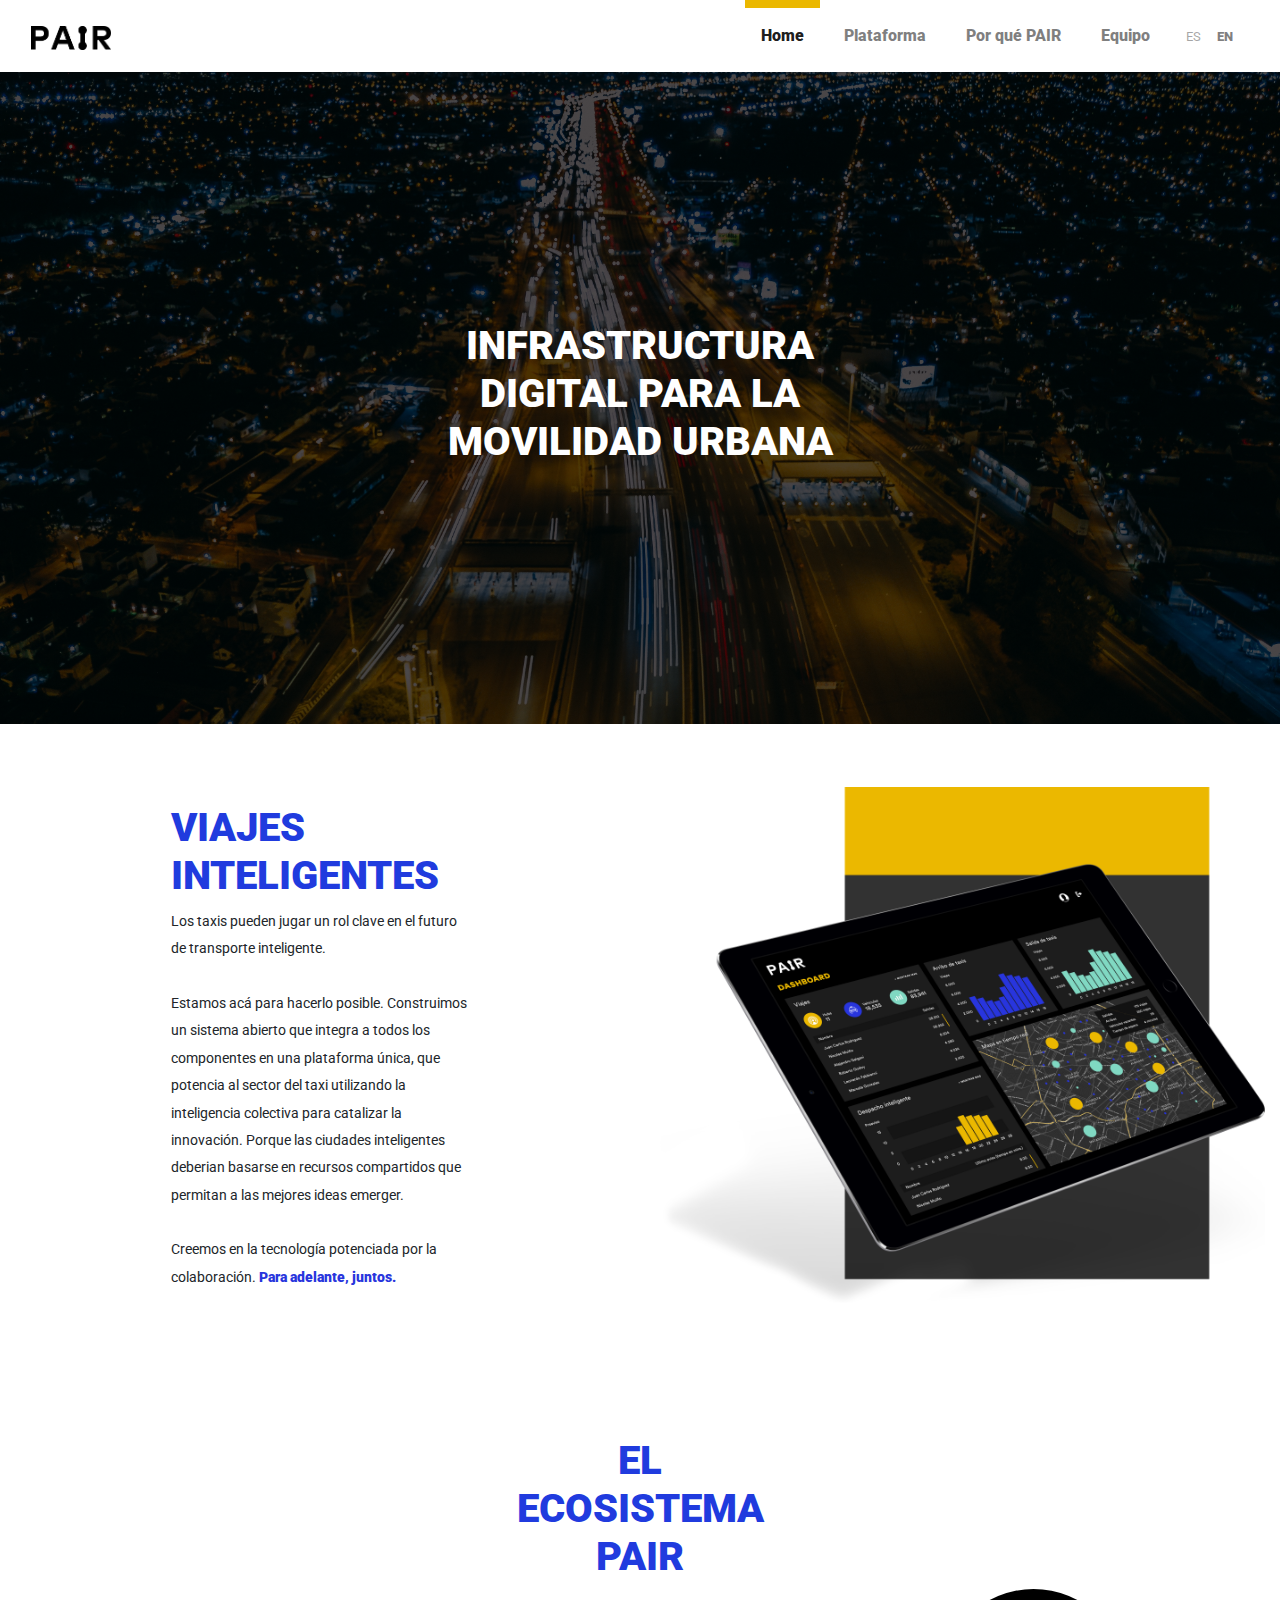
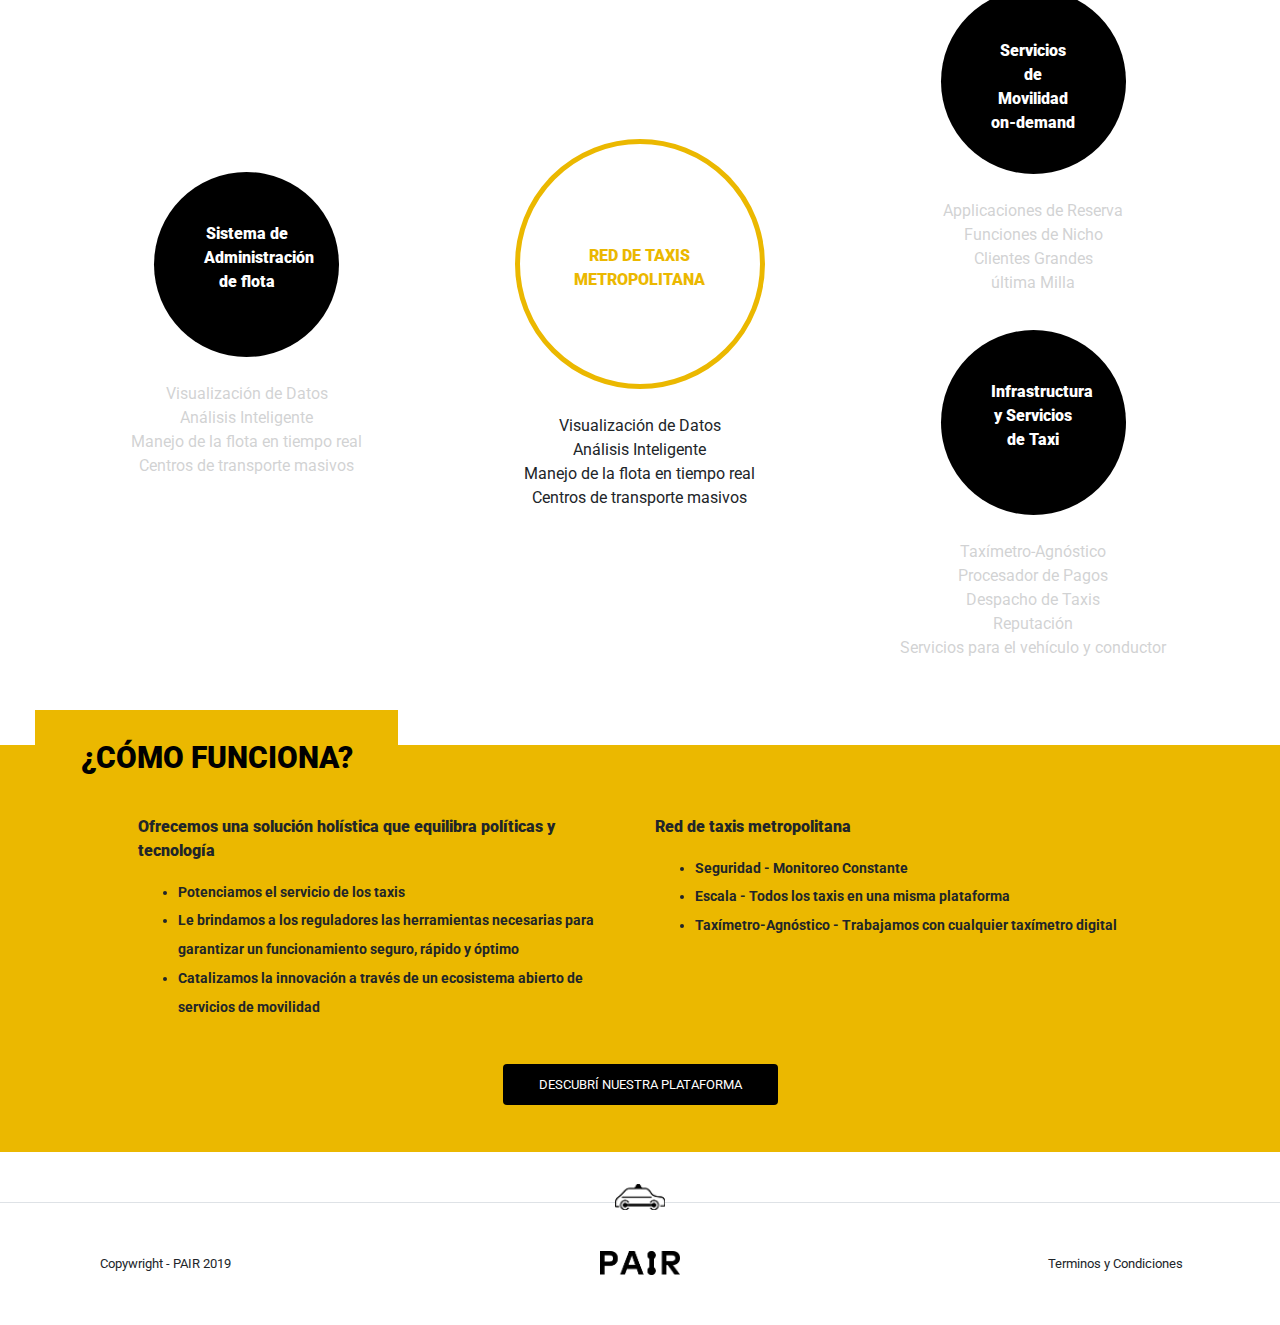
==== index.html @ f9799cff "pages" ====
<!doctype html>
<html lang="en">
  <head>
    <meta charset="utf-8">
    <meta name="viewport" content="width=device-width, initial-scale=1, shrink-to-fit=no">
    <meta name="description" content="PAIR - Forward, Together">
    <meta name="author" content="Pair">
    <meta name="generator" content="">
    <title>PAIR</title>

    <!-- CSS -->
    <link rel="stylesheet" href="css/bootstrap.css" type="text/css">
    <link rel="stylesheet" href="css/pair-style.css" type="text/css">
    <link rel="stylesheet" href="https://use.fontawesome.com/releases/v5.6.3/css/all.css" integrity="sha384-UHRtZLI+pbxtHCWp1t77Bi1L4ZtiqrqD80Kn4Z8NTSRyMA2Fd33n5dQ8lWUE00s/" crossorigin="anonymous">
    <link href="https://fonts.googleapis.com/css?family=Montserrat:500,700,900|Roboto:500,700,900" rel="stylesheet">
    <!-- JS -->

    <!-- Style -->
    <style>

    </style>

  </head>
  
  <body>

    <!-- Navigation -->
    <nav class="navbar navbar-expand-lg navbar-light">
      <div class="container-fluid">
        <a class="navbar-brand js-scroll-trigger" href=""><img src="img/pair-logo.png" alt="PAIR" class="nav-img"></a>
        <button class="navbar-toggler navbar-toggler-right" type="button" data-toggle="collapse" data-target="#navbarResponsive" aria-controls="navbarResponsive" aria-expanded="false" aria-label="Toggle navigation"><i class="fas fa-bars"></i>
        </button>
        <div class="collapse navbar-collapse" id="navbarResponsive">
          <ul class="navbar-nav ml-auto">
            <li class="nav-item mx-0 mx-lg-1">
              <a class="nav-link py-3 px-0 px-lg-3 js-scroll-trigger active" href="#home">Home</a>
            </li>
            <li class="nav-item mx-0 mx-lg-1">
              <a class="nav-link py-3 px-0 px-lg-3 js-scroll-trigger" href="https://armandobraun.github.io/pair/plataforma.html">Plataforma</a>
            </li>
            <li class="nav-item mx-0 mx-lg-1">
              <a class="nav-link py-3 px-0 px-lg-3 js-scroll-trigger" href="https://armandobraun.github.io/pair/operaciones.html">Por qué PAIR</a>
            </li>
            <li class="nav-item mx-0 mx-lg-1">
              <a class="nav-link py-3 px-0 px-lg-3 js-scroll-trigger" href="https://armandobraun.github.io/pair/equipo.html">Equipo</a>
            </li>
          </ul>
          <ul class="navbar-nav">
            <li class="nav-item mx-6 mx-lg-6">
              <a class="nav-link py-3 px-0 px-lg-3" href="https://armandobraun.github.io/pair/index.html" style="padding-right: : 0px!important"><small style="opacity: .7">ES</small></a>
            </li>
            <li class="nav-item mx-0 mx-lg-0">
              <a class="nav-link py-3 px-0 px-lg-3" href="https://armandobraun.github.io/pair/en.html" style="padding-left: 0px!important"><small style="font-weight: 900">EN</small></a>
            </li>
          </ul>
        </div>
      </div>
    </nav>

    <!-- Body -->

    <!-- Hero Section -->
    <div class="container-fluid hero-section" id="home">
      <div class="row">
        <div class="col my-auto">
          <div class="hero-content text-center">
            <h1><b>Infrastructura<br>digital para la<br>movilidad urbana</b></h1>
            <!-- <div class="text-center"><a href="#download" class="btn btn-outline btn-xl">Descubrí la Plataforma</a></div> -->            
          </div>
        </div>
      </div>      
    </div>

    <!-- Viajes Inteligentes -->
    <div class="container-fluid">
      <div class="row">
        <div class="col-lg-6 my-auto">
          <div class="section-content">
            <div class="trips-section">
              <h1>Viajes Inteligentes</h1>
              <p>Los taxis pueden jugar un rol clave en el futuro de transporte inteligente.<br><br> 
                Estamos acá para hacerlo posible. Construimos un sistema abierto que integra a todos los componentes en una plataforma única, que potencia al sector del taxi utilizando la inteligencia colectiva para catalizar la innovación. Porque las ciudades inteligentes deberian basarse en recursos compartidos que permitan a las mejores ideas emerger.<br><br>
                Creemos en la tecnología potenciada por la colaboración. <span>Para adelante, juntos.</span>
              </p>
            </div>       
          </div>
        </div>
        <div class="col-lg-6 my-auto"><img src="img/pair-ipad.png" class="two-sided-image"></div>
      </div>      
    </div>

    <!-- El Ecosistema Pair -->
    <div class="container-fluid">
      <div class="section-content">
        <div class="ecosystem-content text-center">
         <h1>El<br>Ecosistema<br>Pair</h1>
            <div class="row">
              <div class="col-md-4 my-auto text-center">
                <div class="ecosystem-node node-1">Sistema de Administración de flota</div>
                <div class="ecosystem-description description-1">Visualización de Datos<br>Análisis Inteligente<br>Manejo de la flota en tiempo real<br>Centros de transporte masivos</div>
              </div>
              <div class="col-md-4 my-auto text-center">
                <div class="ecosystem-main"><p>Red de taxis metropolitana</p></div>
                <div class="ecosystem-description-node">Visualización de Datos<br>Análisis Inteligente<br>Manejo de la flota en tiempo real<br>Centros de transporte masivos</div>
              </div>  
              <div class="col-md-4 my-auto text-center">
                <div class="ecosystem-node node-2">Servicios de Movilidad on-demand</div>
                <div class="ecosystem-description description-2">Applicaciones de Reserva<br>Funciones de Nicho<br>Clientes Grandes<br>última Milla<br></div>
                <div class="ecosystem-node node-3">Infrastructura y Servicios de Taxi</div>
                <div class="ecosystem-description description-3">Taxímetro-Agnóstico<br>Procesador de Pagos<br>Despacho de Taxis<br>Reputación<br>Servicios para el vehículo y conductor</div>
              </div>     
          </div>
        </div>
      </div>      
    </div>

    <!-- Como funciona -->

    <div class="container-fluid how-section">
      <div class="text-center">
         <h1>¿Cómo funciona?</h1>
       </div>
       <div class="row">
        <div class="col-md-1"></div>
        <div class="col-md-5">
          <p>Ofrecemos una solución holística que equilibra políticas y tecnología</p>
          <ul>
            <li>Potenciamos el servicio de los taxis</li>
            <li>Le brindamos a los reguladores las herramientas necesarias para garantizar un funcionamiento seguro, rápido y óptimo</li>
            <li>Catalizamos la innovación a través de un ecosistema abierto de servicios de movilidad</li>
          </ul>
        </div>

        <div class="col-md-5">
          <p>Red de taxis metropolitana</p>
          <ul>
            <li>Seguridad - Monitoreo Constante</li>
            <li>Escala - Todos los taxis en una misma plataforma</li>
            <li>Taxímetro-Agnóstico - Trabajamos con cualquier taxímetro digital</li>
          </ul>
        </div>
        <div class="col-md-1"></div>

       </div>
       <div class="text-center"><a href="https://armandobraun.github.io/pair/plataforma.html" class="btn btn-outline btn-xl">Descubrí Nuestra Plataforma</a></div>
    </div>

  <footer class="footer text-center border-top pt-4 my-md-12 pt-md-12">
    <img src="img/pair-taxi.png" alt="Taxi" width="50" style="background-color: white; margin-top: -85px">
    <div class="container">
      <div class="row text-center">
        <div class="col-md-2"><small>Copywright - PAIR 2019</small></div>
        <div class="col-md-8"><img src="img/pair-logo.png" alt="PAIR" width="80"></div>
        <div class="col-md-2"><small>Terminos y Condiciones</small></div>
      </div>
    </div>
  </footer>

  <script src="js/jquery-3.3.1.min.js"></script>
  <script src="js/bootstrap.bundle.js"></script>
  </body>
</html>
---- css/pair-style.css ----
body {
	font-family: 'Roboto', sans-serif;
}

footer {
	margin-top: 50px;
	margin-bottom: 50px;
}

.nav-img {
	width: 80px;
}

.nav-link {
	font-style: normal;
	font-weight: 900;
}

.active {
	border-top: 10px solid #ebb800;
    margin-top: -10px;
}

.hero-section {
	background: linear-gradient( rgba(0, 0, 0, 0.7), rgba(0, 0, 0, 0.7) ), url('../img/img-hero-section.jpg');
	color: white;
	background-size: cover;
	background-position: center;
}

.hero-section h1 {
	text-transform: uppercase;
	font-weight: 900;
	font-family: 'Roboto', sans-serif;

}

.hero-content {
	padding: 250px;
}

.hero-image {
	background-image: url('../img/img-hero-section.jpg');
	background-size: cover;
}

.btn {
	background-color: #2835dd;
	color: white;
	text-transform: uppercase;
	font-size: .8em;
    padding: 10px 35px 10px 35px;
    margin: 12px;
    margin-top: 25px;
}

.two-sided-image {
	width: 100%;
	margin:auto;
	display: block;
	vertical-align: middle;
}

.section-content h1 {
	color: #203bde;
	text-transform: uppercase;
	font-weight: 900;
}

.trips-section {
	padding: 80px;
    width: 75%;
    margin: auto;
    display: block;
    line-height: 1.9em;
    font-size: .9em;
}

.trips-section span {
	color: #2835dd;
	font-weight: 900;
}

.ecosystem-content {
	padding: 50px;
}

.ecosystem-node {
	background-color: black;
    color: white;
    padding: 50px;
    border-radius: 500px;
    width: 185px;
    height: 185px;
    font-weight: 900;
    margin: auto;
    display: block;
    font-style: .9em;
}

.ecosystem-description-node {
	margin: 25px;
	border-bottom: 10px solid white;
}

.node-1:hover + .description-1 {
	border-bottom: 10px solid #ebb800;
	opacity: 1;
}

.node-2:hover + .description-2 {
	border-bottom: 10px solid #ebb800;
	opacity: 1;
}

.node-3:hover + .description-3 {
	border-bottom: 10px solid #ebb800;
	opacity: 1;
}

.ecosystem-description {
	margin: 25px;
	border-bottom: 10px solid white;
	opacity: .2;
}

.ecosystem-main {
	border: 5px solid #ebb800;
	width: 250px;
	height: 250px;
	border-radius: 250px;
	padding: 20px;
	padding-top: 100px;
	font-weight: 900;
	color: #ebb800;
	text-transform: uppercase;
	display: block;
	margin: auto;
}

.ecosystem-main p {
	text-align: center;
}

.how-section {
	background-color: #ebb800;
	padding: 35px;
}

.how-section h1 {
	color: black;
	font-weight: 900;
	text-align: left;
	text-transform: uppercase;
    background-color: #ebb800;
    font-size: 1.9em;
    margin-top: -70px;
    width: 30%;
    padding: 30px;
    text-align: center;
}

.how-section p {
	font-weight: 900;
}

.how-section ul {
	line-height: 2em;
	font-weight: 700;
	font-size: .9em;
}

.how-section a {
	color: white;
	background-color: black;
	padding: padding: 15px 25px 15px 25px;
}

.how-section a:hover {
	color: grey;
}

.hero-content h1 {
	text-transform: uppercase;
	font-weight: 900;
	text-align: center;
}

.team-section {
	background: linear-gradient( rgba(0, 0, 0, 0.7), rgba(0, 0, 0, 0.7) ), url('../img/bg-team-section.jpg');
	color: white;
	background-size: cover
}


.why-section {
	background: linear-gradient( rgba(0, 0, 0, 0.7), rgba(0, 0, 0, 0.7) ), url('../img/bg-why-section.jpg');
	color: white;
	background-size: cover
}

.platform-hero {
	padding: 150px
}

.platform-hero h1 {
	color: white
	text-align: center;
	text-transform: uppercase;
}

.plataform-section {
	background: linear-gradient( rgba(0, 0, 0, 0.7), rgba(0, 0, 0, 0.7) ), url('../img/bg-plataform-section.jpg');
	color: white;
	background-size: cover
}

.platform-content {
	background-color: #f7f7f7;
	padding: 50px;
}

.platform-content h1 {
	font-size: 1.9em;
}

.platform-characteristics {
	background-color: black;
    padding: 15px 25px 15px 25px;
    border-top: solid 10px #ebb800;
    width: 120px;
    margin-bottom: 25px;
    margin-top: 55px;
}

.platform-content h3 {
	font-size: 1.1em;
    text-transform: uppercase;
    font-weight: 900;
    line-height: 3em;
}

.platform-content ul {
	text-align: left;
    line-height: 2em;
    width: 75%;
    margin: auto;
    display: block;
}

.esquema-content {
	padding: 50px;
}


.esquema-content h1 {
	font-size: 1.9em;
	
}

.esquema-diagrama {
	margin-top: 42px;
	margin-bottom: 42px;
}

.esquema-rutax {
	background-color: #ebb800;
	padding: 12px;
	width: 300px;
	margin: auto;
	display: block;
	min-height: 140px;
}

.esquema-rutax h4 {
	font-size: 1em;
    text-transform: uppercase;
    font-weight: 900;
    text-align: center;
    padding: 12px;
}

.esquema-rutax p {
	font-size: .9em;
    text-align: center;
}

.esquema-intro {
	padding-top: 40px;
}

.esquema-conector h4 {
	font-size: 1em;
    text-transform: uppercase;
    font-weight: 900;
    text-align: left;
}

.esquema-conector h4 {
	font-size: .9em;
    text-align: left;
}

.team-hero {
	padding: 150px;
}

.team-hero h1 {
	color: white
	text-align: center;
	text-transform: uppercase;
	text-align: center;
	font-weight: 900;
}

.team-members {
	padding: 50px;
}

.team-members h1 {
	font-size: 1.9em;
}

.team-members img {
	width: 180px;
    background-color: black;
    padding: 22px;
    border-top: solid 20px #ebb800;
}

.team-c {
	margin-top: 50px;
	margin-bottom: 50px;
}

.team-members h3 {
	text-transform: uppercase;
    font-size: 1.3em;
    padding: 12px;
    font-weight: 900;
}

.team-a {
	margin-top: 50px;
	margin-bottom: 50px;
}

.team-members h5 {
    font-size: 1em;
}

.why-hero {
	padding: 150px;
}

.why-hero h1 {
	color: white
	text-align: center;
	text-transform: uppercase;
	text-align: center;
	font-weight: 900;
}

.why-cities  {
	margin-top: 50px;
	margin-bottom: 50px;;
}

.why-cities h1 {
	text-align: center;
	font-size: 1.2em
}

.why-cities span {
	text-align: center;
	font-size: .8em;
}

.why-cities-img {
	width: 90%;
    background: black;
    border-top: solid 15px #ebb800;
    padding: 22px;
    margin-top: 24px;
}

.why-cities-description {
	margin-top: 75px;
    margin-bottom: 75px;
}

.why-cities-description h3 {
	font-size: 1.2em;
    padding: 20px;
    text-transform: uppercase;
    font-weight: 900;
}

.why-cities-description h4 {
	font-size: 1em;
    padding: 20px;
    text-transform: uppercase;
    font-weight: 900;
    color: #555555
}

.why-cities-description h5 {
	font-size: .9em;
}

.why-cities-description-uni  {
	width: 70%
}

.why-advisor {
	background-color: #f7f7f7;
	padding: 22px;
}

.why-advisor-city {
	width: 25%;
    margin: auto;
    display: block;
    color: white;
    background-color: black;
    border-top: solid 15px #ebb800;
    height: 70px;
    padding-top: 15px;
    font-weight: 900;
}
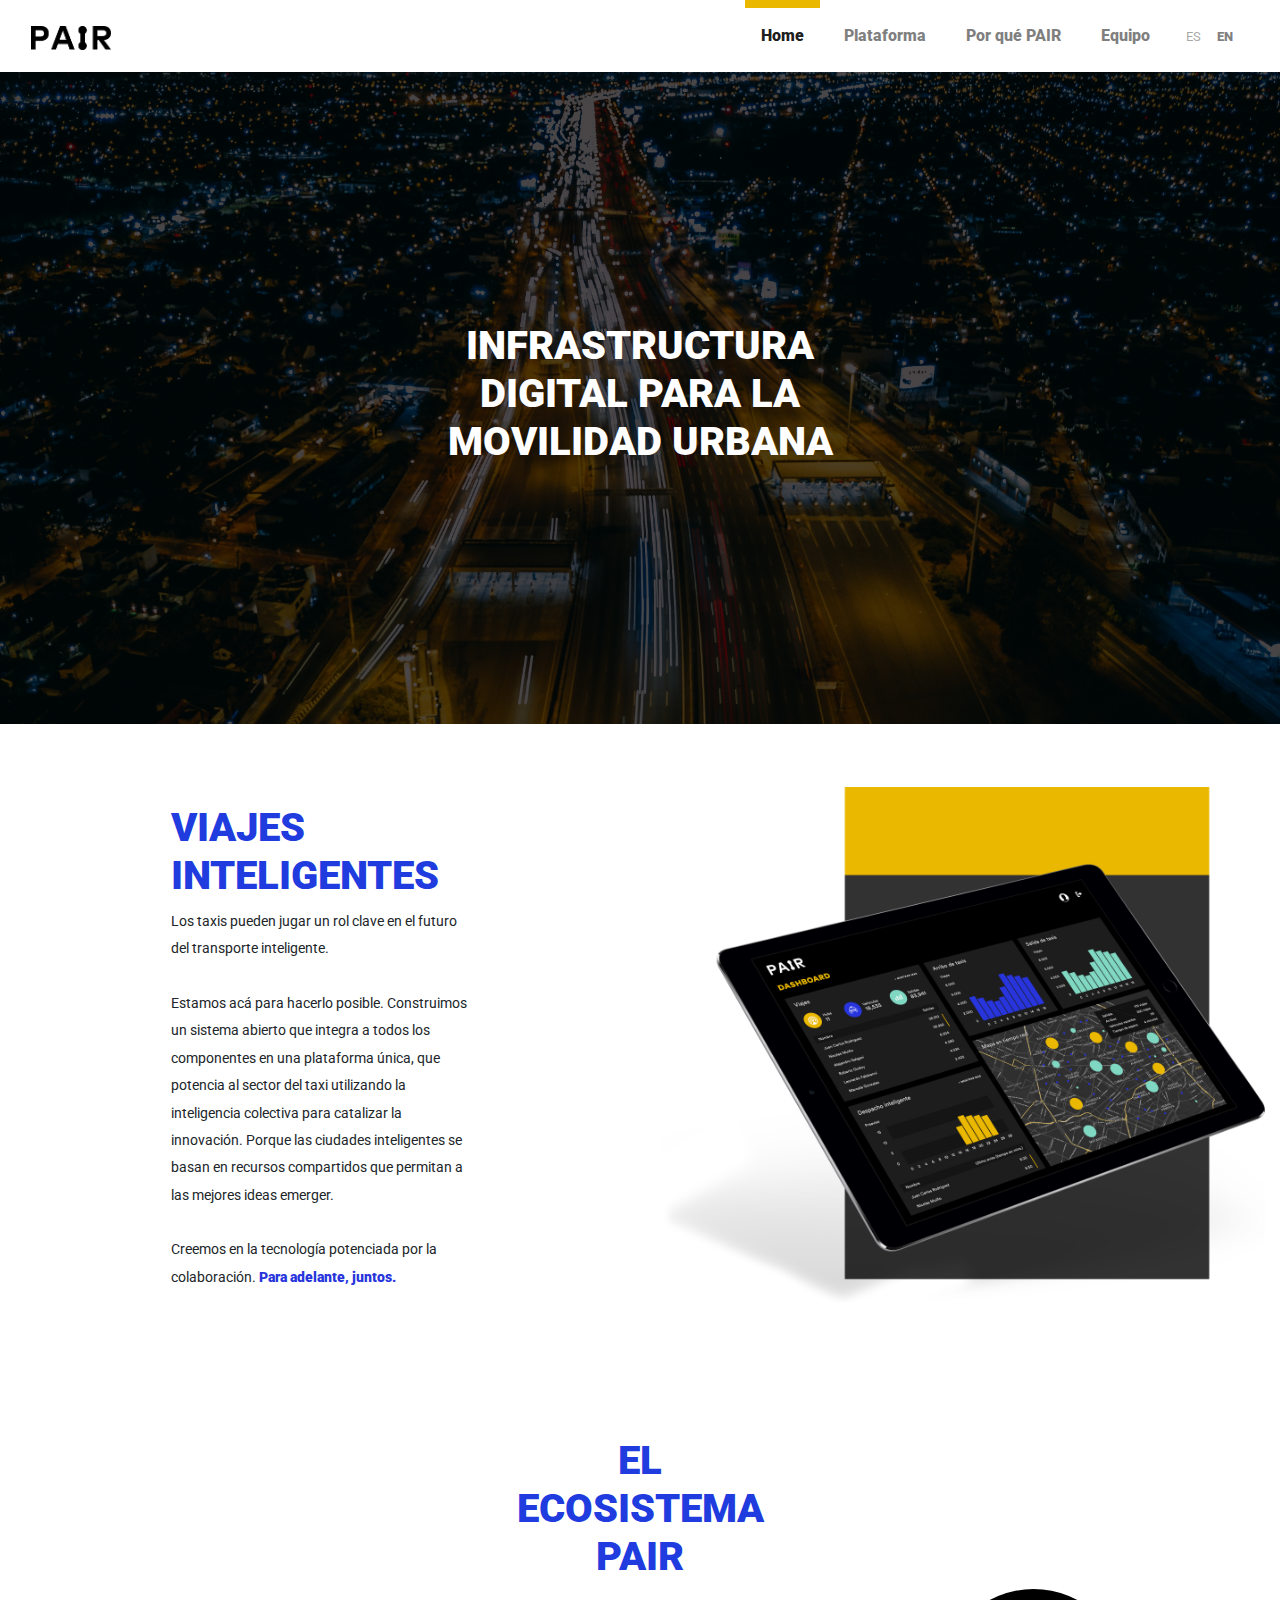
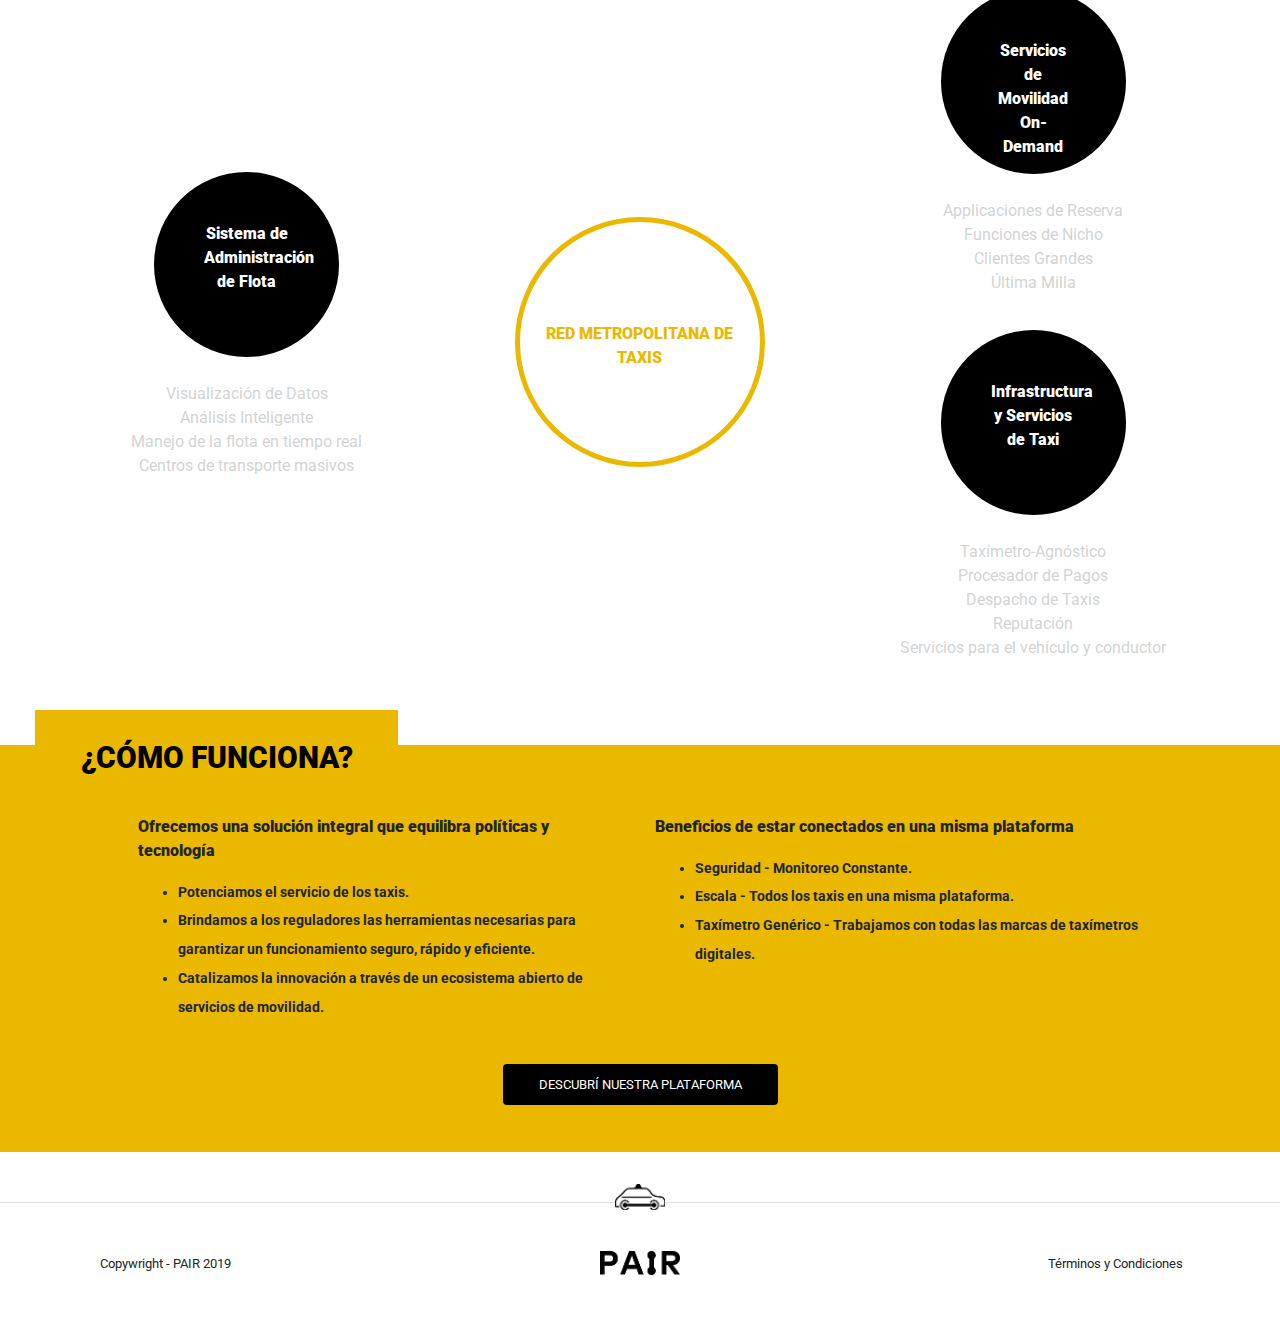
==== commit 4dbdc0c1: "typos" ====
--- a/index.html
+++ b/index.html
@@ -79,8 +79,8 @@
           <div class="section-content">
             <div class="trips-section">
               <h1>Viajes Inteligentes</h1>
-              <p>Los taxis pueden jugar un rol clave en el futuro de transporte inteligente.<br><br> 
-                Estamos acá para hacerlo posible. Construimos un sistema abierto que integra a todos los componentes en una plataforma única, que potencia al sector del taxi utilizando la inteligencia colectiva para catalizar la innovación. Porque las ciudades inteligentes deberian basarse en recursos compartidos que permitan a las mejores ideas emerger.<br><br>
+              <p>Los taxis pueden jugar un rol clave en el futuro del transporte inteligente.<br><br> 
+                Estamos acá para hacerlo posible. Construimos un sistema abierto que integra a todos los componentes en una plataforma única, que potencia al sector del taxi utilizando la inteligencia colectiva para catalizar la innovación. Porque las ciudades inteligentes se basan en recursos compartidos que permitan a las mejores ideas emerger.<br><br>
                 Creemos en la tecnología potenciada por la colaboración. <span>Para adelante, juntos.</span>
               </p>
             </div>       
@@ -97,16 +97,15 @@
          <h1>El<br>Ecosistema<br>Pair</h1>
             <div class="row">
               <div class="col-md-4 my-auto text-center">
-                <div class="ecosystem-node node-1">Sistema de Administración de flota</div>
+                <div class="ecosystem-node node-1">Sistema de Administración de Flota</div>
                 <div class="ecosystem-description description-1">Visualización de Datos<br>Análisis Inteligente<br>Manejo de la flota en tiempo real<br>Centros de transporte masivos</div>
               </div>
               <div class="col-md-4 my-auto text-center">
-                <div class="ecosystem-main"><p>Red de taxis metropolitana</p></div>
-                <div class="ecosystem-description-node">Visualización de Datos<br>Análisis Inteligente<br>Manejo de la flota en tiempo real<br>Centros de transporte masivos</div>
+                <div class="ecosystem-main"><p>Red Metropolitana de Taxis</p></div>
               </div>  
               <div class="col-md-4 my-auto text-center">
-                <div class="ecosystem-node node-2">Servicios de Movilidad on-demand</div>
-                <div class="ecosystem-description description-2">Applicaciones de Reserva<br>Funciones de Nicho<br>Clientes Grandes<br>última Milla<br></div>
+                <div class="ecosystem-node node-2">Servicios de Movilidad On-Demand</div>
+                <div class="ecosystem-description description-2">Applicaciones de Reserva<br>Funciones de Nicho<br>Clientes Grandes<br>Última Milla<br></div>
                 <div class="ecosystem-node node-3">Infrastructura y Servicios de Taxi</div>
                 <div class="ecosystem-description description-3">Taxímetro-Agnóstico<br>Procesador de Pagos<br>Despacho de Taxis<br>Reputación<br>Servicios para el vehículo y conductor</div>
               </div>     
@@ -124,26 +123,26 @@
        <div class="row">
         <div class="col-md-1"></div>
         <div class="col-md-5">
-          <p>Ofrecemos una solución holística que equilibra políticas y tecnología</p>
+          <p>Ofrecemos una solución integral que equilibra políticas y tecnología</p>
           <ul>
-            <li>Potenciamos el servicio de los taxis</li>
-            <li>Le brindamos a los reguladores las herramientas necesarias para garantizar un funcionamiento seguro, rápido y óptimo</li>
-            <li>Catalizamos la innovación a través de un ecosistema abierto de servicios de movilidad</li>
+            <li>Potenciamos el servicio de los taxis.</li>
+            <li>Brindamos a los reguladores las herramientas necesarias para garantizar un funcionamiento seguro, rápido y eficiente.</li>
+            <li>Catalizamos la innovación a través de un ecosistema abierto de servicios de movilidad.</li>
           </ul>
         </div>
 
         <div class="col-md-5">
-          <p>Red de taxis metropolitana</p>
+          <p>Beneficios de estar conectados en una misma plataforma</p>
           <ul>
-            <li>Seguridad - Monitoreo Constante</li>
-            <li>Escala - Todos los taxis en una misma plataforma</li>
-            <li>Taxímetro-Agnóstico - Trabajamos con cualquier taxímetro digital</li>
+            <li>Seguridad - Monitoreo Constante.</li>
+            <li>Escala - Todos los taxis en una misma plataforma.</li>
+            <li>Taxímetro Genérico - Trabajamos con todas las marcas de taxímetros digitales.</li>
           </ul>
         </div>
         <div class="col-md-1"></div>
 
        </div>
-       <div class="text-center"><a href="https://armandobraun.github.io/pair/plataforma.html" class="btn btn-outline btn-xl">Descubrí Nuestra Plataforma</a></div>
+       <div class="text-center"><a href="https://armandobraun.github.io/pair/plataforma.html" class="btn btn-outline btn-xl">Descubrí nuestra plataforma</a></div>
     </div>
 
   <footer class="footer text-center border-top pt-4 my-md-12 pt-md-12">
@@ -152,7 +151,7 @@
       <div class="row text-center">
         <div class="col-md-2"><small>Copywright - PAIR 2019</small></div>
         <div class="col-md-8"><img src="img/pair-logo.png" alt="PAIR" width="80"></div>
-        <div class="col-md-2"><small>Terminos y Condiciones</small></div>
+        <div class="col-md-2"><small>Términos y Condiciones</small></div>
       </div>
     </div>
   </footer>
--- a/css/pair-style.css
+++ b/css/pair-style.css
@@ -373,7 +373,7 @@
 
 .why-cities span {
 	text-align: center;
-	font-size: .8em;
+	font-size: .9em;
 }
 
 .why-cities-img {
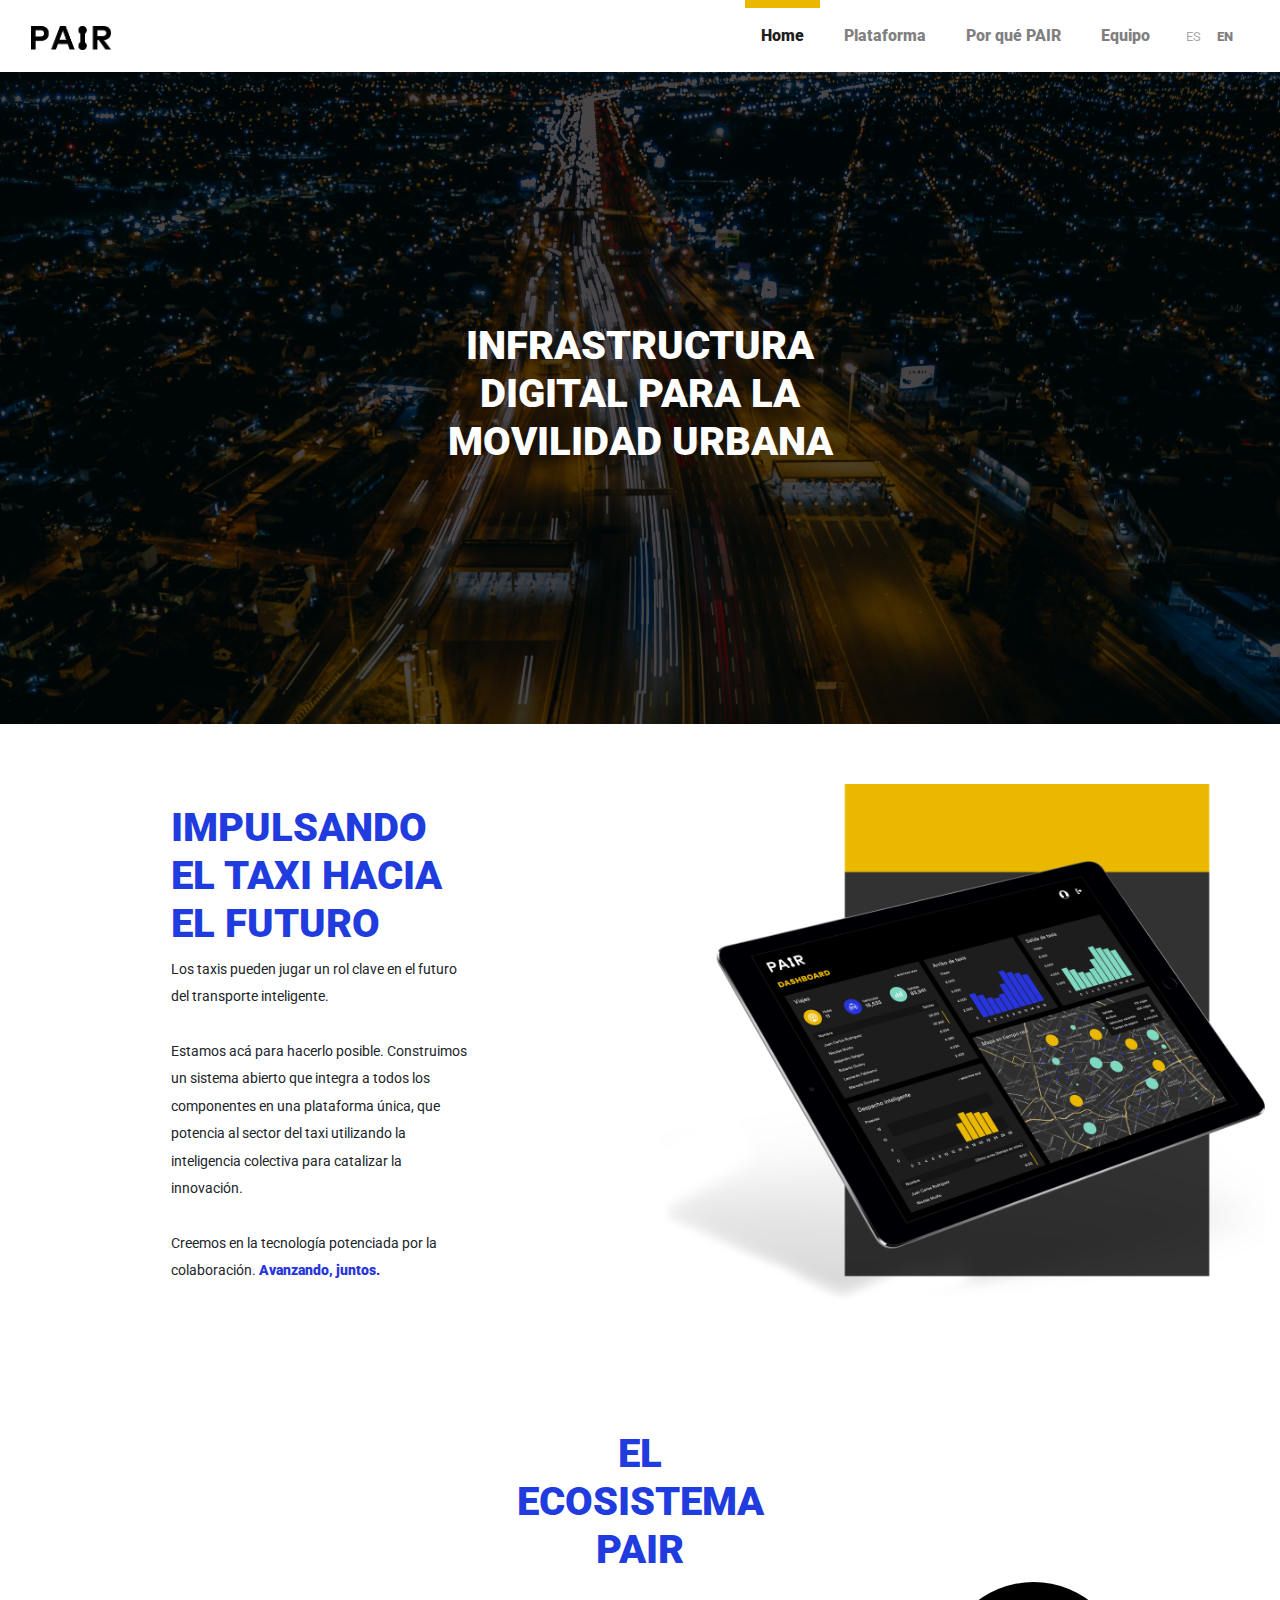
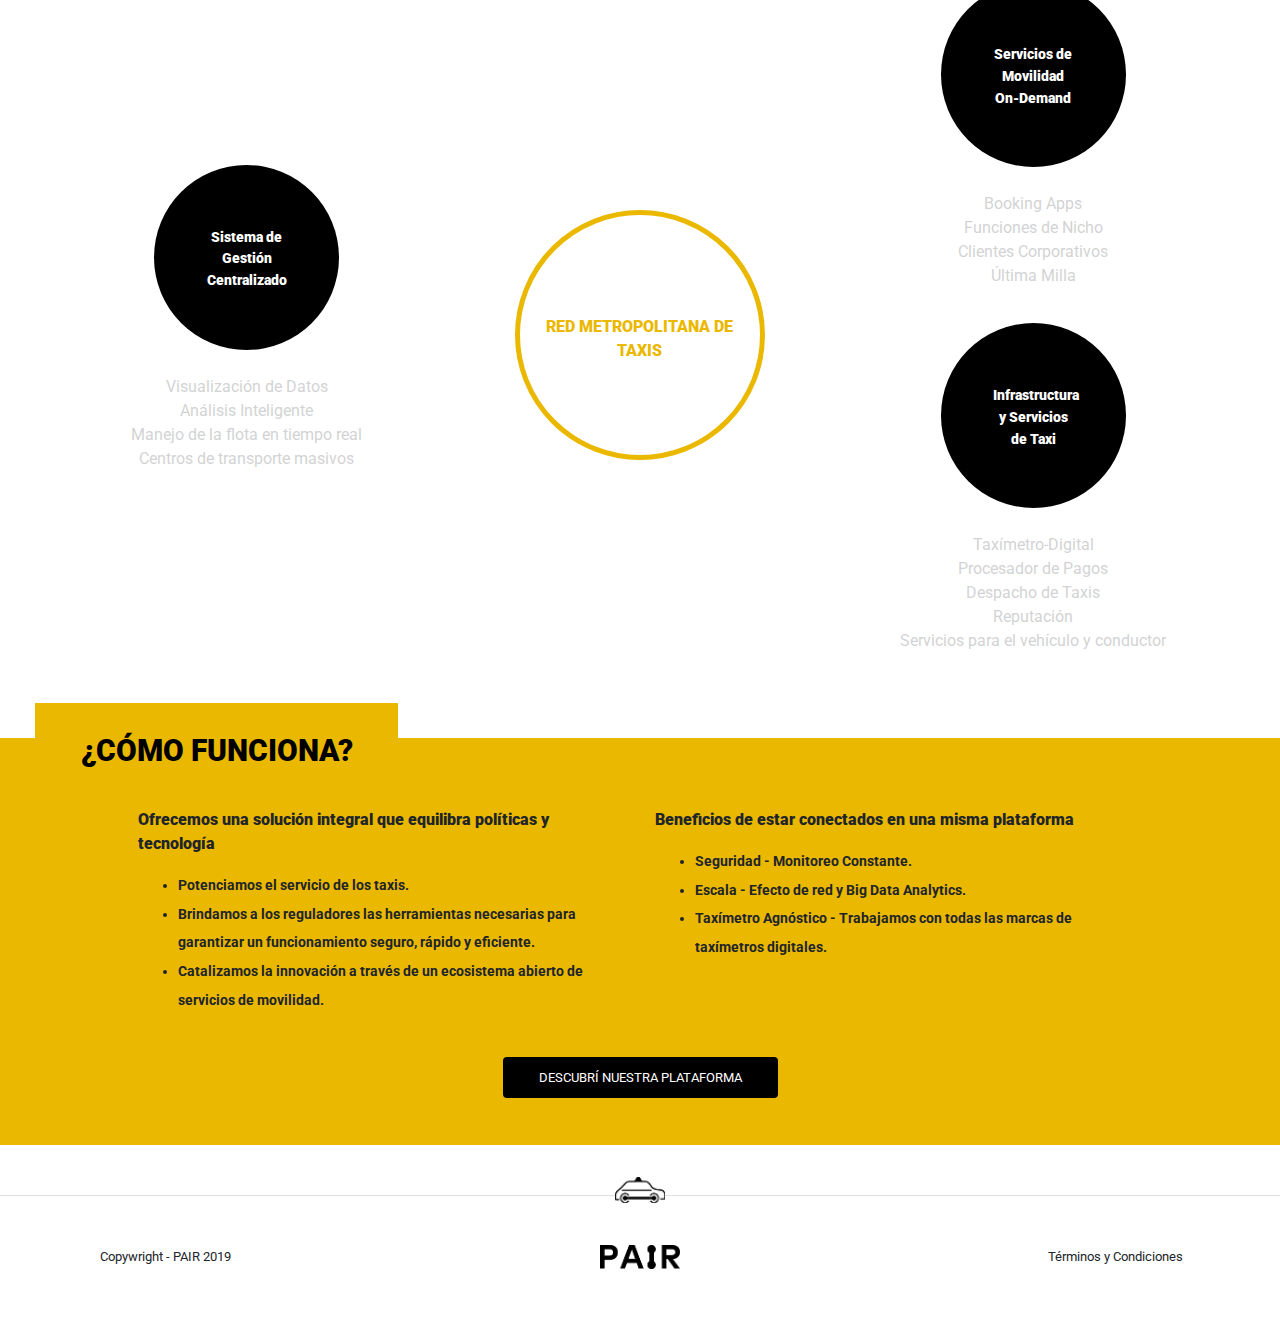
==== commit f385a1af: "responsive" ====
--- a/index.html
+++ b/index.html
@@ -78,10 +78,10 @@
         <div class="col-lg-6 my-auto">
           <div class="section-content">
             <div class="trips-section">
-              <h1>Viajes Inteligentes</h1>
+              <h1>Impulsando el taxi hacia el futuro</h1>
               <p>Los taxis pueden jugar un rol clave en el futuro del transporte inteligente.<br><br> 
-                Estamos acá para hacerlo posible. Construimos un sistema abierto que integra a todos los componentes en una plataforma única, que potencia al sector del taxi utilizando la inteligencia colectiva para catalizar la innovación. Porque las ciudades inteligentes se basan en recursos compartidos que permitan a las mejores ideas emerger.<br><br>
-                Creemos en la tecnología potenciada por la colaboración. <span>Para adelante, juntos.</span>
+                Estamos acá para hacerlo posible. Construimos un sistema abierto que integra a todos los componentes en una plataforma única, que potencia al sector del taxi utilizando la inteligencia colectiva para catalizar la innovación.<br><br>
+                Creemos en la tecnología potenciada por la colaboración. <span>Avanzando, juntos.</span>
               </p>
             </div>       
           </div>
@@ -97,7 +97,7 @@
          <h1>El<br>Ecosistema<br>Pair</h1>
             <div class="row">
               <div class="col-md-4 my-auto text-center">
-                <div class="ecosystem-node node-1">Sistema de Administración de Flota</div>
+                <div class="ecosystem-node node-1">Sistema de Gestión Centralizado</div>
                 <div class="ecosystem-description description-1">Visualización de Datos<br>Análisis Inteligente<br>Manejo de la flota en tiempo real<br>Centros de transporte masivos</div>
               </div>
               <div class="col-md-4 my-auto text-center">
@@ -105,9 +105,9 @@
               </div>  
               <div class="col-md-4 my-auto text-center">
                 <div class="ecosystem-node node-2">Servicios de Movilidad On-Demand</div>
-                <div class="ecosystem-description description-2">Applicaciones de Reserva<br>Funciones de Nicho<br>Clientes Grandes<br>Última Milla<br></div>
+                <div class="ecosystem-description description-2">Booking Apps<br>Funciones de Nicho<br>Clientes Corporativos<br>Última Milla<br></div>
                 <div class="ecosystem-node node-3">Infrastructura y Servicios de Taxi</div>
-                <div class="ecosystem-description description-3">Taxímetro-Agnóstico<br>Procesador de Pagos<br>Despacho de Taxis<br>Reputación<br>Servicios para el vehículo y conductor</div>
+                <div class="ecosystem-description description-3">Taxímetro-Digital<br>Procesador de Pagos<br>Despacho de Taxis<br>Reputación<br>Servicios para el vehículo y conductor</div>
               </div>     
           </div>
         </div>
@@ -135,8 +135,8 @@
           <p>Beneficios de estar conectados en una misma plataforma</p>
           <ul>
             <li>Seguridad - Monitoreo Constante.</li>
-            <li>Escala - Todos los taxis en una misma plataforma.</li>
-            <li>Taxímetro Genérico - Trabajamos con todas las marcas de taxímetros digitales.</li>
+            <li>Escala - Efecto de red y Big Data Analytics.</li>
+            <li>Taxímetro Agnóstico - Trabajamos con todas las marcas de taxímetros digitales.</li>
           </ul>
         </div>
         <div class="col-md-1"></div>
--- a/css/pair-style.css
+++ b/css/pair-style.css
@@ -86,16 +86,17 @@
 }
 
 .ecosystem-node {
-	background-color: black;
+    background-color: black;
     color: white;
-    padding: 50px;
+    padding: 52px;
     border-radius: 500px;
     width: 185px;
     height: 185px;
     font-weight: 900;
     margin: auto;
     display: block;
-    font-style: .9em;
+    font-size: .9em;
+    padding-top: 62px;
 }
 
 .ecosystem-description-node {
@@ -427,4 +428,86 @@
     height: 70px;
     padding-top: 15px;
     font-weight: 900;
-}+}
+
+@media (max-width: 992px) {
+
+footer small {
+	line-height: 4em;
+}
+
+.active {
+	border: none
+}
+
+.hero-content {
+    padding: 40px;
+}
+
+.hero-content h1 {
+	font-size: 2em;
+    line-height: 1.8em;
+}
+
+.trips-section {
+    padding: 20px;
+    width: 100%;
+    font-size: .8em;
+}
+
+.section-content h1 {
+    font-size: 1.8em;
+}
+
+.ecosystem-main {
+    margin-bottom: 24px;
+}
+
+.how-section h1 {
+    text-align: center;
+    font-size: 1.5em;
+    width: 100%;
+}
+
+.platform-hero {
+    padding: 40px;
+}
+
+.platform-content {
+    padding: 5px;
+    padding-top: 24px;
+}
+
+.platform-content ul {
+    font-size: .8em;
+}
+
+.esquema-intro {
+    text-align: center;
+}
+
+.esquema-rutax {
+    margin-top: 12px;
+}
+
+.why-hero {
+    padding: 40px;
+}
+
+.why-cities-description {
+    margin-top: 15px;
+}
+
+.why-advisor-city {
+    margin-top: 22px;
+}
+
+.why-cities-description h3 {
+    font-size: 1em;
+    padding: 5px;
+}
+
+.team-hero {
+    padding: 40px;
+}
+  }